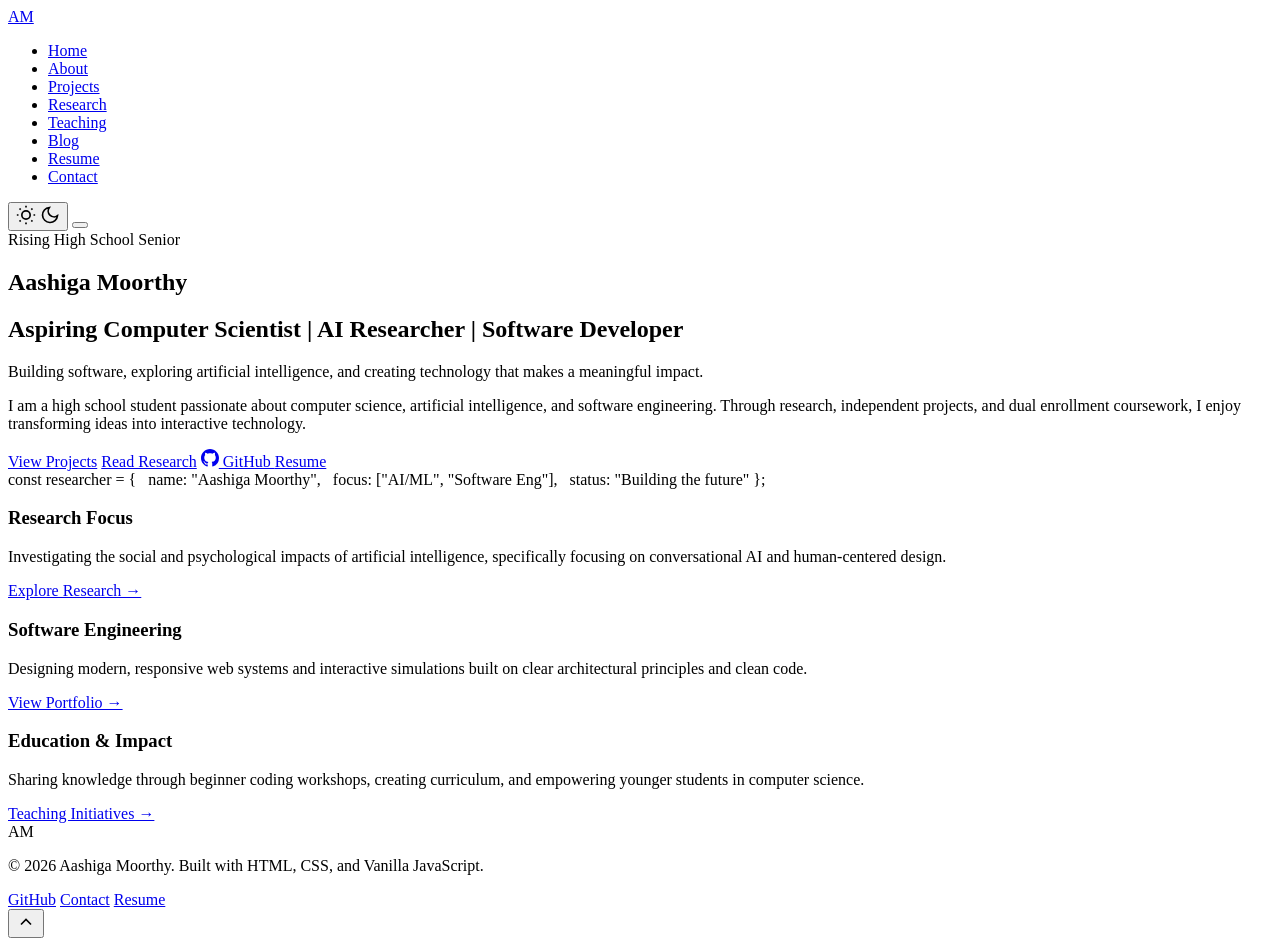
==== index.html @ 90069be0 "Add initial HTML structure for portfolio website This file contains the complete HTML structure for " ====
<!DOCTYPE html>
<html lang="en" data-theme="light">
<head>
    <meta charset="UTF-8">
    <meta name="viewport" content="width=device-width, initial-scale=1.0">
    <title>Aashiga Moorthy | Aspiring Computer Scientist & AI Researcher</title>
    <meta name="description" content="Portfolio of Aashiga Moorthy, a rising high school senior passionate about computer science, AI research, and software development.">
    <meta name="keywords" content="Aashiga Moorthy, Computer Science, AI Research, Software Development, Portfolio, High School Senior">
    <meta name="author" content="Aashiga Moorthy">
    
    <meta property="og:title" content="Aashiga Moorthy | Aspiring Computer Scientist">
    <meta property="og:description" content="Building software, exploring artificial intelligence, and creating technology that makes a meaningful impact.">
    <meta property="og:type" content="website">

    <link rel="preconnect" href="https://fonts.googleapis.com">
    <link rel="preconnect" href="https://fonts.gstatic.com" crossorigin>
    <link href="https://fonts.googleapis.com/css2?family=Inter:wght@300;400;500;600;700&family=JetBrains+Mono:wght@400;500&display=swap" rel="stylesheet">
    
    <link rel="stylesheet" href="css/style.css">
</head>
<body>
    <div id="loader" class="loader-overlay">
        <div class="spinner"></div>
    </div>

    <header class="navbar-header">
        <nav class="navbar" aria-label="Main Navigation">
            <a href="index.html" class="nav-logo" aria-label="Aashiga Moorthy Home">
                <span class="logo-box">AM</span>
            </a>

            <div class="nav-menu" id="navMenu">
                <ul class="nav-list">
                    <li><a href="index.html" class="nav-link active">Home</a></li>
                    <li><a href="about.html" class="nav-link">About</a></li>
                    <li><a href="projects.html" class="nav-link">Projects</a></li>
                    <li><a href="research.html" class="nav-link">Research</a></li>
                    <li><a href="teaching.html" class="nav-link">Teaching</a></li>
                    <li><a href="blog.html" class="nav-link">Blog</a></li>
                    <li><a href="resume.pdf" class="nav-link btn-secondary-nav" target="_blank" rel="noopener">Resume</a></li>
                    <li><a href="contact.html" class="nav-link">Contact</a></li>
                </ul>
            </div>

            <div class="nav-controls">
                <button id="themeToggle" class="theme-toggle" aria-label="Toggle dark and light mode">
                    <svg class="sun-icon" viewBox="0 0 24 24" width="20" height="20" fill="none" stroke="currentColor" stroke-width="2"><circle cx="12" cy="12" r="5"/><path d="M12 1v2M12 21v2M4.22 4.22l1.42 1.42M18.36 18.36l1.42 1.42M1 12h2M21 12h2M4.22 19.78l1.42-1.42M18.36 5.64l1.42-1.42"/></svg>
                    <svg class="moon-icon" viewBox="0 0 24 24" width="20" height="20" fill="none" stroke="currentColor" stroke-width="2"><path d="M21 12.79A9 9 0 1 1 11.21 3 7 7 0 0 0 21 12.79z"/></svg>
                </button>
                <button class="hamburger" id="hamburger" aria-label="Toggle navigation menu">
                    <span class="bar"></span>
                    <span class="bar"></span>
                    <span class="bar"></span>
                </button>
            </div>
        </nav>
    </header>

    <main id="main-content">
        <section class="hero-section">
            <div class="container hero-container">
                <div class="hero-content scroll-reveal">
                    <div class="badge">Rising High School Senior</div>
                    <h1 class="hero-name">Aashiga Moorthy</h1>
                    <h2 class="hero-title">Aspiring Computer Scientist <span class="divider">|</span> AI Researcher <span class="divider">|</span> Software Developer</h2>
                    <p class="hero-headline">Building software, exploring artificial intelligence, and creating technology that makes a meaningful impact.</p>
                    <p class="hero-description">
                        I am a high school student passionate about computer science, artificial intelligence, and software engineering. Through research, independent projects, and dual enrollment coursework, I enjoy transforming ideas into interactive technology.
                    </p>
                    <div class="hero-cta">
                        <a href="projects.html" class="btn btn-primary">View Projects</a>
                        <a href="research.html" class="btn btn-secondary">Read Research</a>
                        <a href="https://github.com/AashigaM" class="btn btn-outline" target="_blank" rel="noopener">
                            <svg viewBox="0 0 24 24" width="18" height="18" fill="currentColor"><path d="M12 0C5.37 0 0 5.37 0 12c0 5.31 3.435 9.795 8.205 11.385.6.105.825-.255.825-.57 0-.285-.015-1.23-.015-2.235-3.015.555-3.795-.735-4.035-1.41-.135-.345-.72-1.41-1.23-1.695-.42-.225-1.02-.78-.015-.795.945-.015 1.62.87 1.845 1.23 1.08 1.815 2.805 1.305 3.495.99.105-.78.42-1.305.765-1.605-2.67-.3-5.46-1.335-5.46-5.925 0-1.305.465-2.385 1.23-3.225-.12-.3-.54-1.53.12-3.18 0 0 1.005-.315 3.3 1.23.96-.27 1.98-.405 3-.405s2.04.135 3 .405c2.295-1.56 3.3-1.23 3.3-1.23.66 1.65.24 2.88.12 3.18.765.84 1.23 1.905 1.23 3.225 0 4.605-2.805 5.625-5.475 5.925.435.375.81 1.095.81 2.22 0 1.605-.015 2.895-.015 3.3 0 .315.225.69.825.57A12.02 12.02 0 0024 12c0-6.63-5.37-12-12-12z"/></svg>
                            GitHub
                        </a>
                        <a href="resume.pdf" class="btn btn-outline" target="_blank" rel="noopener">Resume</a>
                    </div>
                </div>
                <div class="hero-visual scroll-reveal">
                    <div class="geometric-graphic">
                        <div class="geo-circle ring-1"></div>
                        <div class="geo-circle ring-2"></div>
                        <div class="geo-grid"></div>
                        <div class="code-box">
                            <span class="code-line"><span class="token-keyword">const</span> researcher = {</span>
                            <span class="code-line">&nbsp;&nbsp;name: <span class="token-string">"Aashiga Moorthy"</span>,</span>
                            <span class="code-line">&nbsp;&nbsp;focus: [<span class="token-string">"AI/ML"</span>, <span class="token-string">"Software Eng"</span>],</span>
                            <span class="code-line">&nbsp;&nbsp;status: <span class="token-string">"Building the future"</span></span>
                            <span class="code-line">};</span>
                        </div>
                    </div>
                </div>
            </div>
        </section>

        <section class="section bg-alt">
            <div class="container">
                <div class="grid grid-3">
                    <div class="card scroll-reveal">
                        <h3>Research Focus</h3>
                        <p>Investigating the social and psychological impacts of artificial intelligence, specifically focusing on conversational AI and human-centered design.</p>
                        <a href="research.html" class="link-arrow">Explore Research &rarr;</a>
                    </div>
                    <div class="card scroll-reveal">
                        <h3>Software Engineering</h3>
                        <p>Designing modern, responsive web systems and interactive simulations built on clear architectural principles and clean code.</p>
                        <a href="projects.html" class="link-arrow">View Portfolio &rarr;</a>
                    </div>
                    <div class="card scroll-reveal">
                        <h3>Education & Impact</h3>
                        <p>Sharing knowledge through beginner coding workshops, creating curriculum, and empowering younger students in computer science.</p>
                        <a href="teaching.html" class="link-arrow">Teaching Initiatives &rarr;</a>
                    </div>
                </div>
            </div>
        </section>
    </main>

    <footer class="footer">
        <div class="container footer-container">
            <div class="footer-info">
                <span class="footer-logo">AM</span>
                <p>&copy; 2026 Aashiga Moorthy. Built with HTML, CSS, and Vanilla JavaScript.</p>
            </div>
            <div class="footer-links">
                <a href="https://github.com/AashigaM" target="_blank" rel="noopener">GitHub</a>
                <a href="contact.html">Contact</a>
                <a href="resume.pdf" target="_blank" rel="noopener">Resume</a>
            </div>
        </div>
    </footer>

    <button id="backToTop" class="back-to-top" aria-label="Back to top">
        <svg viewBox="0 0 24 24" width="20" height="20" fill="none" stroke="currentColor" stroke-width="2"><path d="M18 15l-6-6-6 6"/></svg>
    </button>

    <script src="js/script.js"></script>
</body>
</html>
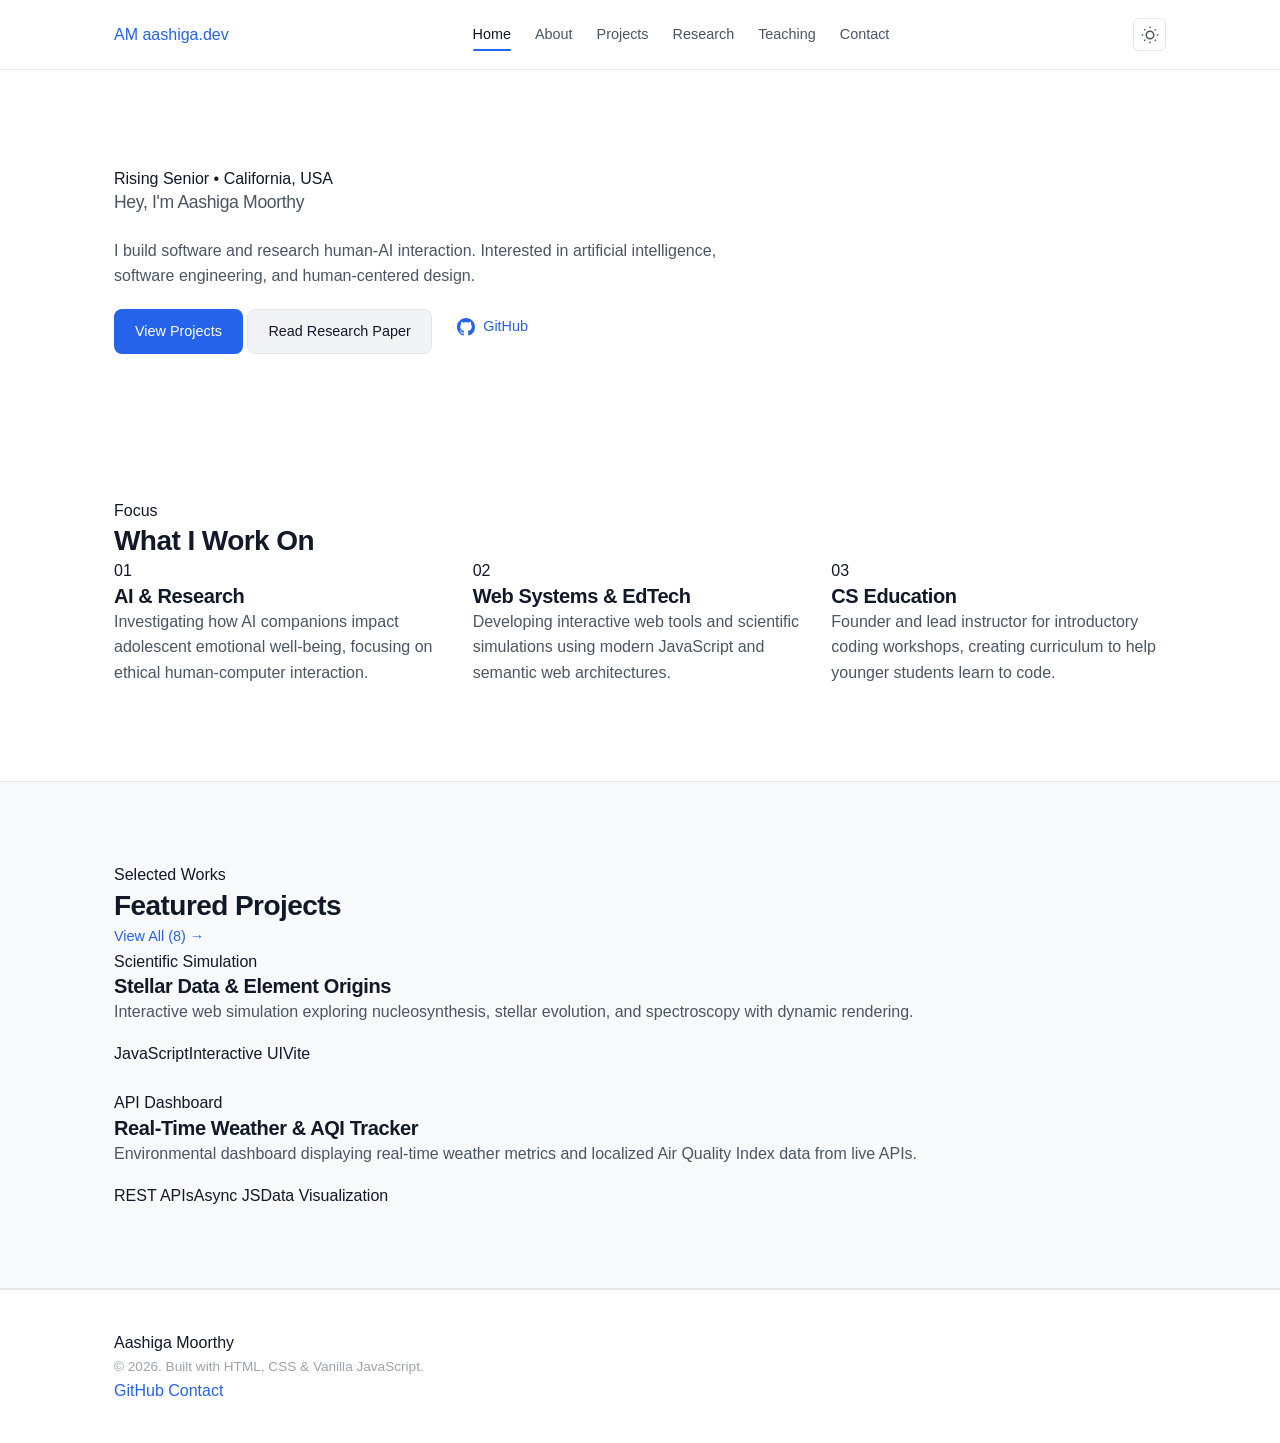
==== commit 303b8464: "Revise index.html for content and structure updates Updated the title and description meta tags for " ====
--- a/index.html
+++ b/index.html
@@ -3,30 +3,19 @@
 <head>
     <meta charset="UTF-8">
     <meta name="viewport" content="width=device-width, initial-scale=1.0">
-    <title>Aashiga Moorthy | Aspiring Computer Scientist & AI Researcher</title>
-    <meta name="description" content="Portfolio of Aashiga Moorthy, a rising high school senior passionate about computer science, AI research, and software development.">
-    <meta name="keywords" content="Aashiga Moorthy, Computer Science, AI Research, Software Development, Portfolio, High School Senior">
-    <meta name="author" content="Aashiga Moorthy">
-    
-    <meta property="og:title" content="Aashiga Moorthy | Aspiring Computer Scientist">
-    <meta property="og:description" content="Building software, exploring artificial intelligence, and creating technology that makes a meaningful impact.">
-    <meta property="og:type" content="website">
-
+    <title>Aashiga Moorthy | Computer Science & AI Research</title>
+    <meta name="description" content="Personal portfolio of Aashiga Moorthy — high school student researcher and software developer passionate about AI, computer science, and social impact.">
     <link rel="preconnect" href="https://fonts.googleapis.com">
     <link rel="preconnect" href="https://fonts.gstatic.com" crossorigin>
-    <link href="https://fonts.googleapis.com/css2?family=Inter:wght@300;400;500;600;700&family=JetBrains+Mono:wght@400;500&display=swap" rel="stylesheet">
-    
+    <link href="https://fonts.googleapis.com/css2?family=Plus+Jakarta+Sans:wght@300;400;500;600;700&family=JetBrains+Mono:wght@400;500&display=swap" rel="stylesheet">
     <link rel="stylesheet" href="css/style.css">
 </head>
 <body>
-    <div id="loader" class="loader-overlay">
-        <div class="spinner"></div>
-    </div>
-
     <header class="navbar-header">
         <nav class="navbar" aria-label="Main Navigation">
-            <a href="index.html" class="nav-logo" aria-label="Aashiga Moorthy Home">
-                <span class="logo-box">AM</span>
+            <a href="index.html" class="nav-brand">
+                <span class="brand-avatar">AM</span>
+                <span class="brand-name">aashiga.dev</span>
             </a>
 
             <div class="nav-menu" id="navMenu">
@@ -36,19 +25,16 @@
                     <li><a href="projects.html" class="nav-link">Projects</a></li>
                     <li><a href="research.html" class="nav-link">Research</a></li>
                     <li><a href="teaching.html" class="nav-link">Teaching</a></li>
-                    <li><a href="blog.html" class="nav-link">Blog</a></li>
-                    <li><a href="resume.pdf" class="nav-link btn-secondary-nav" target="_blank" rel="noopener">Resume</a></li>
                     <li><a href="contact.html" class="nav-link">Contact</a></li>
                 </ul>
             </div>
 
             <div class="nav-controls">
-                <button id="themeToggle" class="theme-toggle" aria-label="Toggle dark and light mode">
-                    <svg class="sun-icon" viewBox="0 0 24 24" width="20" height="20" fill="none" stroke="currentColor" stroke-width="2"><circle cx="12" cy="12" r="5"/><path d="M12 1v2M12 21v2M4.22 4.22l1.42 1.42M18.36 18.36l1.42 1.42M1 12h2M21 12h2M4.22 19.78l1.42-1.42M18.36 5.64l1.42-1.42"/></svg>
-                    <svg class="moon-icon" viewBox="0 0 24 24" width="20" height="20" fill="none" stroke="currentColor" stroke-width="2"><path d="M21 12.79A9 9 0 1 1 11.21 3 7 7 0 0 0 21 12.79z"/></svg>
+                <button id="themeToggle" class="theme-toggle" aria-label="Toggle theme">
+                    <svg class="sun-icon" viewBox="0 0 24 24" width="18" height="18" fill="none" stroke="currentColor" stroke-width="2"><circle cx="12" cy="12" r="5"/><path d="M12 1v2M12 21v2M4.22 4.22l1.42 1.42M18.36 18.36l1.42 1.42M1 12h2M21 12h2M4.22 19.78l1.42-1.42M18.36 5.64l1.42-1.42"/></svg>
+                    <svg class="moon-icon" viewBox="0 0 24 24" width="18" height="18" fill="none" stroke="currentColor" stroke-width="2"><path d="M21 12.79A9 9 0 1 1 11.21 3 7 7 0 0 0 21 12.79z"/></svg>
                 </button>
-                <button class="hamburger" id="hamburger" aria-label="Toggle navigation menu">
-                    <span class="bar"></span>
+                <button class="hamburger" id="hamburger" aria-label="Menu">
                     <span class="bar"></span>
                     <span class="bar"></span>
                 </button>
@@ -58,37 +44,56 @@
 
     <main id="main-content">
         <section class="hero-section">
+            <div class="glow-bg"></div>
             <div class="container hero-container">
-                <div class="hero-content scroll-reveal">
-                    <div class="badge">Rising High School Senior</div>
-                    <h1 class="hero-name">Aashiga Moorthy</h1>
-                    <h2 class="hero-title">Aspiring Computer Scientist <span class="divider">|</span> AI Researcher <span class="divider">|</span> Software Developer</h2>
-                    <p class="hero-headline">Building software, exploring artificial intelligence, and creating technology that makes a meaningful impact.</p>
-                    <p class="hero-description">
-                        I am a high school student passionate about computer science, artificial intelligence, and software engineering. Through research, independent projects, and dual enrollment coursework, I enjoy transforming ideas into interactive technology.
+                <div class="hero-content">
+                    <div class="status-pill">
+                        <span class="status-dot"></span>
+                        <span>Rising Senior &bull; California, USA</span>
+                    </div>
+                    
+                    <h1 class="hero-title">Hey, I'm <span class="highlight-text">Aashiga Moorthy</span></h1>
+                    
+                    <p class="hero-lead">
+                        I build software and research human-AI interaction. Interested in artificial intelligence, software engineering, and human-centered design.
                     </p>
-                    <div class="hero-cta">
+
+                    <div class="hero-actions">
                         <a href="projects.html" class="btn btn-primary">View Projects</a>
-                        <a href="research.html" class="btn btn-secondary">Read Research</a>
-                        <a href="https://github.com/AashigaM" class="btn btn-outline" target="_blank" rel="noopener">
+                        <a href="research.html" class="btn btn-secondary">Read Research Paper</a>
+                        <a href="https://github.com/AashigaM" class="btn btn-ghost" target="_blank" rel="noopener">
                             <svg viewBox="0 0 24 24" width="18" height="18" fill="currentColor"><path d="M12 0C5.37 0 0 5.37 0 12c0 5.31 3.435 9.795 8.205 11.385.6.105.825-.255.825-.57 0-.285-.015-1.23-.015-2.235-3.015.555-3.795-.735-4.035-1.41-.135-.345-.72-1.41-1.23-1.695-.42-.225-1.02-.78-.015-.795.945-.015 1.62.87 1.845 1.23 1.08 1.815 2.805 1.305 3.495.99.105-.78.42-1.305.765-1.605-2.67-.3-5.46-1.335-5.46-5.925 0-1.305.465-2.385 1.23-3.225-.12-.3-.54-1.53.12-3.18 0 0 1.005-.315 3.3 1.23.96-.27 1.98-.405 3-.405s2.04.135 3 .405c2.295-1.56 3.3-1.23 3.3-1.23.66 1.65.24 2.88.12 3.18.765.84 1.23 1.905 1.23 3.225 0 4.605-2.805 5.625-5.475 5.925.435.375.81 1.095.81 2.22 0 1.605-.015 2.895-.015 3.3 0 .315.225.69.825.57A12.02 12.02 0 0024 12c0-6.63-5.37-12-12-12z"/></svg>
                             GitHub
                         </a>
-                        <a href="resume.pdf" class="btn btn-outline" target="_blank" rel="noopener">Resume</a>
                     </div>
                 </div>
-                <div class="hero-visual scroll-reveal">
-                    <div class="geometric-graphic">
-                        <div class="geo-circle ring-1"></div>
-                        <div class="geo-circle ring-2"></div>
-                        <div class="geo-grid"></div>
-                        <div class="code-box">
-                            <span class="code-line"><span class="token-keyword">const</span> researcher = {</span>
-                            <span class="code-line">&nbsp;&nbsp;name: <span class="token-string">"Aashiga Moorthy"</span>,</span>
-                            <span class="code-line">&nbsp;&nbsp;focus: [<span class="token-string">"AI/ML"</span>, <span class="token-string">"Software Eng"</span>],</span>
-                            <span class="code-line">&nbsp;&nbsp;status: <span class="token-string">"Building the future"</span></span>
-                            <span class="code-line">};</span>
-                        </div>
+            </div>
+        </section>
+
+        <section class="section">
+            <div class="container">
+                <div class="section-header">
+                    <span class="section-tag">Focus</span>
+                    <h2>What I Work On</h2>
+                </div>
+
+                <div class="grid grid-3">
+                    <div class="feature-card scroll-reveal">
+                        <div class="card-icon">01</div>
+                        <h3>AI & Research</h3>
+                        <p>Investigating how AI companions impact adolescent emotional well-being, focusing on ethical human-computer interaction.</p>
+                    </div>
+
+                    <div class="feature-card scroll-reveal">
+                        <div class="card-icon">02</div>
+                        <h3>Web Systems & EdTech</h3>
+                        <p>Developing interactive web tools and scientific simulations using modern JavaScript and semantic web architectures.</p>
+                    </div>
+
+                    <div class="feature-card scroll-reveal">
+                        <div class="card-icon">03</div>
+                        <h3>CS Education</h3>
+                        <p>Founder and lead instructor for introductory coding workshops, creating curriculum to help younger students learn to code.</p>
                     </div>
                 </div>
             </div>
@@ -96,45 +101,52 @@
 
         <section class="section bg-alt">
             <div class="container">
-                <div class="grid grid-3">
-                    <div class="card scroll-reveal">
-                        <h3>Research Focus</h3>
-                        <p>Investigating the social and psychological impacts of artificial intelligence, specifically focusing on conversational AI and human-centered design.</p>
-                        <a href="research.html" class="link-arrow">Explore Research &rarr;</a>
+                <div class="section-header flex-header">
+                    <div>
+                        <span class="section-tag">Selected Works</span>
+                        <h2>Featured Projects</h2>
                     </div>
-                    <div class="card scroll-reveal">
-                        <h3>Software Engineering</h3>
-                        <p>Designing modern, responsive web systems and interactive simulations built on clear architectural principles and clean code.</p>
-                        <a href="projects.html" class="link-arrow">View Portfolio &rarr;</a>
-                    </div>
-                    <div class="card scroll-reveal">
-                        <h3>Education & Impact</h3>
-                        <p>Sharing knowledge through beginner coding workshops, creating curriculum, and empowering younger students in computer science.</p>
-                        <a href="teaching.html" class="link-arrow">Teaching Initiatives &rarr;</a>
-                    </div>
+                    <a href="projects.html" class="link-arrow">View All (8) &rarr;</a>
+                </div>
+
+                <div class="grid grid-2">
+                    <article class="project-preview-card scroll-reveal">
+                        <div class="preview-meta">Scientific Simulation</div>
+                        <h3>Stellar Data & Element Origins</h3>
+                        <p>Interactive web simulation exploring nucleosynthesis, stellar evolution, and spectroscopy with dynamic rendering.</p>
+                        <div class="tag-row">
+                            <span>JavaScript</span><span>Interactive UI</span><span>Vite</span>
+                        </div>
+                        <a href="https://polite-tapioca-694da4.netlify.app/" target="_blank" rel="noopener" class="card-link-overlay" aria-label="View Stellar Data project"></a>
+                    </article>
+
+                    <article class="project-preview-card scroll-reveal">
+                        <div class="preview-meta">API Dashboard</div>
+                        <h3>Real-Time Weather & AQI Tracker</h3>
+                        <p>Environmental dashboard displaying real-time weather metrics and localized Air Quality Index data from live APIs.</p>
+                        <div class="tag-row">
+                            <span>REST APIs</span><span>Async JS</span><span>Data Visualization</span>
+                        </div>
+                        <a href="https://comforting-cascaron-6b9a16.netlify.app/" target="_blank" rel="noopener" class="card-link-overlay" aria-label="View AQI Tracker project"></a>
+                    </article>
                 </div>
             </div>
         </section>
     </main>
 
     <footer class="footer">
-        <div class="container footer-container">
-            <div class="footer-info">
-                <span class="footer-logo">AM</span>
-                <p>&copy; 2026 Aashiga Moorthy. Built with HTML, CSS, and Vanilla JavaScript.</p>
+        <div class="container footer-content">
+            <div class="footer-left">
+                <span class="footer-brand">Aashiga Moorthy</span>
+                <p>&copy; 2026. Built with HTML, CSS & Vanilla JavaScript.</p>
             </div>
-            <div class="footer-links">
+            <div class="footer-right">
                 <a href="https://github.com/AashigaM" target="_blank" rel="noopener">GitHub</a>
                 <a href="contact.html">Contact</a>
-                <a href="resume.pdf" target="_blank" rel="noopener">Resume</a>
             </div>
         </div>
     </footer>
 
-    <button id="backToTop" class="back-to-top" aria-label="Back to top">
-        <svg viewBox="0 0 24 24" width="20" height="20" fill="none" stroke="currentColor" stroke-width="2"><path d="M18 15l-6-6-6 6"/></svg>
-    </button>
-
     <script src="js/script.js"></script>
 </body>
 </html>
--- a/css/style.css
+++ b/css/style.css
@@ -0,0 +1,848 @@
+/* ==========================================================================
+   AASHIGA MOORTHY PORTFOLIO STYLESHEET
+   Design System: Inspired by Apple, Vercel, Linear, & GitHub Engineering
+   ========================================================================== */
+
+/* --- CSS Variables & Color Themes --- */
+:root {
+    --bg-primary: #FFFFFF;
+    --bg-secondary: #F8F9FA;
+    --bg-tertiary: #F1F3F5;
+    --text-primary: #111827;
+    --text-secondary: #4B5563;
+    --text-muted: #9CA3AF;
+    --accent: #2563EB;
+    --accent-hover: #1D4ED8;
+    --accent-light: #EFF6FF;
+    --border-color: #E5E7EB;
+    --card-shadow: 0 1px 3px rgba(0, 0, 0, 0.05), 0 1px 2px rgba(0, 0, 0, 0.03);
+    --card-shadow-hover: 0 10px 25px -5px rgba(0, 0, 0, 0.05), 0 8px 10px -6px rgba(0, 0, 0, 0.01);
+    --font-sans: 'Inter', -apple-system, BlinkMacSystemFont, "Segoe UI", Roboto, sans-serif;
+    --font-mono: 'JetBrains Mono', monospace;
+    --transition: all 0.25s cubic-bezier(0.16, 1, 0.3, 1);
+    --max-width: 1100px;
+    --header-height: 70px;
+}
+
+[data-theme="dark"] {
+    --bg-primary: #0D1117;
+    --bg-secondary: #161B22;
+    --bg-tertiary: #21262D;
+    --text-primary: #F0F6FC;
+    --text-secondary: #8B949E;
+    --text-muted: #6E7681;
+    --accent: #3B82F6;
+    --accent-hover: #60A5FA;
+    --accent-light: rgba(59, 130, 246, 0.1);
+    --border-color: #30363D;
+    --card-shadow: 0 1px 3px rgba(0, 0, 0, 0.3);
+    --card-shadow-hover: 0 10px 25px -5px rgba(0, 0, 0, 0.5);
+}
+
+/* --- Global Resets & Base --- */
+*, *::before, *::after {
+    box-sizing: border-box;
+    margin: 0;
+    padding: 0;
+}
+
+html {
+    scroll-behavior: smooth;
+    font-size: 16px;
+}
+
+body {
+    font-family: var(--font-sans);
+    background-color: var(--bg-primary);
+    color: var(--text-primary);
+    line-height: 1.6;
+    -webkit-font-smoothing: antialiased;
+    transition: background-color 0.3s ease, color 0.3s ease;
+    display: flex;
+    flex-direction: column;
+    min-height: 100vh;
+}
+
+main {
+    flex: 1;
+}
+
+a {
+    color: var(--accent);
+    text-decoration: none;
+    transition: var(--transition);
+}
+
+a:hover {
+    color: var(--accent-hover);
+}
+
+ul {
+    list-style: none;
+}
+
+/* --- Typography --- */
+h1, h2, h3, h4, h5, h6 {
+    color: var(--text-primary);
+    font-weight: 600;
+    line-height: 1.25;
+    letter-spacing: -0.02em;
+}
+
+h1 { font-size: 2.5rem; }
+h2 { font-size: 1.75rem; }
+h3 { font-size: 1.25rem; }
+
+p {
+    color: var(--text-secondary);
+    margin-bottom: 1rem;
+}
+
+p.lead {
+    font-size: 1.125rem;
+    color: var(--text-primary);
+}
+
+.section-heading {
+    margin-bottom: 1.5rem;
+    font-size: 1.5rem;
+    border-bottom: 1px solid var(--border-color);
+    padding-bottom: 0.5rem;
+}
+
+/* --- Layout Components --- */
+.container {
+    max-width: var(--max-width);
+    margin: 0 auto;
+    padding: 0 1.5rem;
+}
+
+.section {
+    padding: 5rem 0;
+}
+
+.bg-alt {
+    background-color: var(--bg-secondary);
+    border-top: 1px solid var(--border-color);
+    border-bottom: 1px solid var(--border-color);
+}
+
+.grid {
+    display: grid;
+    gap: 1.5rem;
+}
+
+.grid-3 {
+    grid-template-columns: repeat(auto-fit, minmax(300px, 1fr));
+}
+
+/* --- Navigation Header --- */
+.navbar-header {
+    position: sticky;
+    top: 0;
+    z-index: 1000;
+    background-color: rgba(255, 255, 255, 0.8);
+    backdrop-filter: blur(12px);
+    -webkit-backdrop-filter: blur(12px);
+    border-bottom: 1px solid var(--border-color);
+    height: var(--header-height);
+}
+
+[data-theme="dark"] .navbar-header {
+    background-color: rgba(13, 17, 23, 0.8);
+}
+
+.navbar {
+    max-width: var(--max-width);
+    margin: 0 auto;
+    padding: 0 1.5rem;
+    height: 100%;
+    display: flex;
+    align-items: center;
+    justify-content: space-between;
+}
+
+.logo-box {
+    display: inline-flex;
+    align-items: center;
+    justify-content: center;
+    width: 38px;
+    height: 38px;
+    background-color: var(--text-primary);
+    color: var(--bg-primary);
+    font-weight: 700;
+    font-family: var(--font-mono);
+    border-radius: 8px;
+    font-size: 0.9rem;
+    letter-spacing: 0.5px;
+}
+
+.nav-list {
+    display: flex;
+    align-items: center;
+    gap: 1.5rem;
+}
+
+.nav-link {
+    color: var(--text-secondary);
+    font-size: 0.9rem;
+    font-weight: 500;
+    padding: 0.4rem 0;
+    position: relative;
+}
+
+.nav-link:hover, .nav-link.active {
+    color: var(--text-primary);
+}
+
+.nav-link.active::after {
+    content: '';
+    position: absolute;
+    bottom: -2px;
+    left: 0;
+    width: 100%;
+    height: 2px;
+    background-color: var(--accent);
+    border-radius: 2px;
+}
+
+.btn-secondary-nav {
+    border: 1px solid var(--border-color);
+    padding: 0.3rem 0.8rem !important;
+    border-radius: 6px;
+}
+
+.nav-controls {
+    display: flex;
+    align-items: center;
+    gap: 0.75rem;
+}
+
+/* Theme Toggle Button */
+.theme-toggle {
+    background: none;
+    border: 1px solid var(--border-color);
+    color: var(--text-secondary);
+    padding: 0.4rem;
+    border-radius: 6px;
+    cursor: pointer;
+    display: flex;
+    align-items: center;
+    justify-content: center;
+    transition: var(--transition);
+}
+
+.theme-toggle:hover {
+    color: var(--text-primary);
+    background-color: var(--bg-tertiary);
+}
+
+.moon-icon { display: none; }
+[data-theme="dark"] .sun-icon { display: none; }
+[data-theme="dark"] .moon-icon { display: block; }
+
+/* Hamburger Menu */
+.hamburger {
+    display: none;
+    background: none;
+    border: none;
+    cursor: pointer;
+    flex-direction: column;
+    gap: 4px;
+}
+
+.hamburger .bar {
+    width: 20px;
+    height: 2px;
+    background-color: var(--text-primary);
+    transition: var(--transition);
+}
+
+/* --- Hero Section --- */
+.hero-section {
+    padding: 6rem 0 4rem;
+}
+
+.hero-container {
+    display: grid;
+    grid-template-columns: 1.2fr 0.8fr;
+    gap: 3rem;
+    align-items: center;
+}
+
+.badge {
+    display: inline-block;
+    padding: 0.25rem 0.75rem;
+    background-color: var(--bg-tertiary);
+    color: var(--text-secondary);
+    font-size: 0.8rem;
+    font-weight: 600;
+    border-radius: 20px;
+    margin-bottom: 1rem;
+    border: 1px solid var(--border-color);
+}
+
+.badge-accent {
+    background-color: var(--accent-light);
+    color: var(--accent);
+    border-color: rgba(37, 99, 235, 0.2);
+}
+
+.hero-name {
+    font-size: 3rem;
+    font-weight: 700;
+    margin-bottom: 0.5rem;
+}
+
+.hero-title {
+    font-size: 1.1rem;
+    font-weight: 500;
+    color: var(--text-secondary);
+    margin-bottom: 1.5rem;
+}
+
+.hero-title .divider {
+    color: var(--text-muted);
+    margin: 0 0.3rem;
+}
+
+.hero-headline {
+    font-size: 1.25rem;
+    color: var(--text-primary);
+    font-weight: 500;
+    margin-bottom: 1rem;
+}
+
+.hero-description {
+    font-size: 1rem;
+    margin-bottom: 2rem;
+}
+
+.hero-cta {
+    display: flex;
+    flex-wrap: wrap;
+    gap: 0.75rem;
+}
+
+/* Hero Abstract Graphic */
+.hero-visual {
+    display: flex;
+    justify-content: center;
+    align-items: center;
+}
+
+.geometric-graphic {
+    position: relative;
+    width: 100%;
+    max-width: 320px;
+    height: 320px;
+    display: flex;
+    align-items: center;
+    justify-content: center;
+}
+
+.geo-circle {
+    position: absolute;
+    border-radius: 50%;
+    border: 1px solid var(--border-color);
+}
+
+.ring-1 { width: 280px; height: 280px; animation: spin 20s linear infinite; }
+.ring-2 { width: 200px; height: 200px; border-style: dashed; animation: spin 35s linear infinite reverse; }
+
+.code-box {
+    position: relative;
+    z-index: 2;
+    background-color: var(--bg-secondary);
+    border: 1px solid var(--border-color);
+    padding: 1.25rem;
+    border-radius: 12px;
+    font-family: var(--font-mono);
+    font-size: 0.8rem;
+    box-shadow: var(--card-shadow);
+}
+
+.code-line { display: block; margin-bottom: 0.2rem; }
+.token-keyword { color: #D73A49; }
+[data-theme="dark"] .token-keyword { color: #FF7B72; }
+.token-string { color: #032F62; }
+[data-theme="dark"] .token-string { color: #A5D6FF; }
+
+@keyframes spin {
+    from { transform: rotate(0deg); }
+    to { transform: rotate(360deg); }
+}
+
+/* --- Buttons & Cards --- */
+.btn {
+    display: inline-flex;
+    align-items: center;
+    gap: 0.5rem;
+    padding: 0.6rem 1.25rem;
+    font-size: 0.9rem;
+    font-weight: 500;
+    border-radius: 8px;
+    cursor: pointer;
+    transition: var(--transition);
+    border: 1px solid transparent;
+}
+
+.btn-primary {
+    background-color: var(--accent);
+    color: #FFFFFF;
+}
+
+.btn-primary:hover {
+    background-color: var(--accent-hover);
+    color: #FFFFFF;
+}
+
+.btn-secondary {
+    background-color: var(--bg-tertiary);
+    color: var(--text-primary);
+    border-color: var(--border-color);
+}
+
+.btn-secondary:hover {
+    background-color: var(--border-color);
+}
+
+.btn-outline {
+    background-color: transparent;
+    color: var(--text-primary);
+    border-color: var(--border-color);
+}
+
+.btn-outline:hover {
+    background-color: var(--bg-tertiary);
+}
+
+.btn-sm {
+    padding: 0.4rem 0.8rem;
+    font-size: 0.8rem;
+}
+
+.btn-full {
+    width: 100%;
+    justify-content: center;
+}
+
+.btn.disabled {
+    opacity: 0.6;
+    cursor: not-allowed;
+    pointer-events: none;
+}
+
+.card {
+    background-color: var(--bg-primary);
+    border: 1px solid var(--border-color);
+    border-radius: 12px;
+    padding: 1.5rem;
+    box-shadow: var(--card-shadow);
+    transition: var(--transition);
+}
+
+.card:hover {
+    box-shadow: var(--card-shadow-hover);
+    border-color: var(--accent);
+}
+
+.link-arrow {
+    font-size: 0.9rem;
+    font-weight: 500;
+    display: inline-flex;
+    align-items: center;
+}
+
+/* --- Page Headers --- */
+.page-header {
+    margin-bottom: 3rem;
+}
+
+.page-title {
+    font-size: 2.25rem;
+    margin-bottom: 0.5rem;
+}
+
+.page-subtitle {
+    font-size: 1.1rem;
+    color: var(--text-secondary);
+}
+
+/* --- About Page --- */
+.about-grid {
+    display: grid;
+    grid-template-columns: 1fr 300px;
+    gap: 3rem;
+}
+
+.divider-line {
+    height: 1px;
+    background-color: var(--border-color);
+    margin: 2rem 0;
+}
+
+.custom-list {
+    margin-top: 1rem;
+}
+
+.custom-list li {
+    position: relative;
+    padding-left: 1.25rem;
+    margin-bottom: 0.75rem;
+    color: var(--text-secondary);
+}
+
+.custom-list li::before {
+    content: "•";
+    color: var(--accent);
+    position: absolute;
+    left: 0;
+    font-weight: bold;
+}
+
+.meta-card { margin-bottom: 1.5rem; }
+
+.meta-list dt {
+    font-size: 0.75rem;
+    text-transform: uppercase;
+    color: var(--text-muted);
+    font-weight: 600;
+    margin-top: 0.75rem;
+}
+
+.meta-list dd {
+    font-size: 0.95rem;
+    color: var(--text-primary);
+    font-weight: 500;
+}
+
+.pill-list {
+    display: flex;
+    flex-wrap: wrap;
+    gap: 0.5rem;
+    margin-top: 0.5rem;
+}
+
+.pill {
+    background-color: var(--bg-tertiary);
+    color: var(--text-secondary);
+    padding: 0.25rem 0.6rem;
+    border-radius: 6px;
+    font-size: 0.8rem;
+    border: 1px solid var(--border-color);
+}
+
+/* --- Projects Page --- */
+.projects-list {
+    display: flex;
+    flex-direction: column;
+    gap: 2rem;
+}
+
+.project-card {
+    display: flex;
+    flex-direction: column;
+    gap: 1rem;
+}
+
+.project-header {
+    display: flex;
+    justify-content: space-between;
+    align-items: flex-start;
+    gap: 1rem;
+}
+
+.project-links {
+    display: flex;
+    gap: 0.5rem;
+}
+
+.project-desc {
+    font-size: 1rem;
+    color: var(--text-secondary);
+}
+
+.tag-group {
+    display: flex;
+    flex-wrap: wrap;
+    gap: 0.4rem;
+}
+
+.tag {
+    font-family: var(--font-mono);
+    font-size: 0.75rem;
+    background-color: var(--bg-tertiary);
+    color: var(--text-secondary);
+    padding: 0.2rem 0.5rem;
+    border-radius: 4px;
+}
+
+.case-study-toggle {
+    background: none;
+    border: none;
+    color: var(--accent);
+    font-size: 0.85rem;
+    font-weight: 500;
+    cursor: pointer;
+    align-self: flex-start;
+    padding: 0;
+    margin-top: 0.5rem;
+}
+
+.case-study-content {
+    margin-top: 1rem;
+    padding-top: 1rem;
+    border-top: 1px dashed var(--border-color);
+}
+
+.case-study-content.hidden {
+    display: none;
+}
+
+.case-study-grid {
+    display: grid;
+    grid-template-columns: repeat(auto-fit, minmax(280px, 1fr));
+    gap: 1rem;
+    font-size: 0.875rem;
+    color: var(--text-secondary);
+}
+
+.coming-soon {
+    border-style: dashed;
+    background-color: var(--bg-secondary);
+}
+
+/* --- Research Page --- */
+.research-paper-card {
+    padding: 2.5rem;
+}
+
+.paper-header {
+    border-bottom: 1px solid var(--border-color);
+    padding-bottom: 1.5rem;
+    margin-bottom: 1.5rem;
+}
+
+.author-tag {
+    display: inline-block;
+    margin-top: 0.5rem;
+    font-size: 0.9rem;
+    color: var(--accent);
+    font-weight: 500;
+}
+
+.paper-section {
+    margin-bottom: 1.5rem;
+}
+
+.paper-section h3 {
+    font-size: 1rem;
+    text-transform: uppercase;
+    letter-spacing: 0.05em;
+    color: var(--text-muted);
+    margin-bottom: 0.4rem;
+}
+
+.status-box {
+    background-color: var(--accent-light);
+    border-left: 3px solid var(--accent);
+    padding: 0.75rem 1rem;
+    border-radius: 0 6px 6px 0;
+}
+
+.paper-actions {
+    margin-top: 2rem;
+    padding-top: 1.5rem;
+    border-top: 1px solid var(--border-color);
+}
+
+/* --- Teaching & Blog --- */
+.teaching-overview { margin-bottom: 2rem; }
+.blog-list { display: flex; flex-direction: column; gap: 1.5rem; }
+.blog-meta { font-size: 0.8rem; color: var(--text-muted); margin-bottom: 0.25rem; }
+
+/* --- Contact Page --- */
+.contact-grid {
+    display: grid;
+    grid-template-columns: 1fr 1.2fr;
+    gap: 2rem;
+}
+
+.contact-links {
+    display: flex;
+    flex-direction: column;
+    gap: 1rem;
+    margin-top: 1.5rem;
+}
+
+.contact-form {
+    display: flex;
+    flex-direction: column;
+    gap: 1rem;
+    margin-top: 1rem;
+}
+
+.form-group {
+    display: flex;
+    flex-direction: column;
+    gap: 0.3rem;
+}
+
+.form-group label {
+    font-size: 0.85rem;
+    font-weight: 500;
+}
+
+.form-input {
+    width: 100%;
+    padding: 0.6rem 0.8rem;
+    border-radius: 6px;
+    border: 1px solid var(--border-color);
+    background-color: var(--bg-primary);
+    color: var(--text-primary);
+    font-family: var(--font-sans);
+    font-size: 0.9rem;
+}
+
+.form-input:focus {
+    outline: none;
+    border-color: var(--accent);
+}
+
+/* --- Footer --- */
+.footer {
+    border-top: 1px solid var(--border-color);
+    padding: 2.5rem 0;
+    margin-top: auto;
+    background-color: var(--bg-primary);
+}
+
+.footer-container {
+    display: flex;
+    justify-content: space-between;
+    align-items: center;
+    flex-wrap: wrap;
+    gap: 1rem;
+}
+
+.footer-info {
+    display: flex;
+    align-items: center;
+    gap: 1rem;
+}
+
+.footer-logo {
+    font-family: var(--font-mono);
+    font-weight: bold;
+    font-size: 0.8rem;
+    padding: 0.2rem 0.4rem;
+    background-color: var(--bg-tertiary);
+    border-radius: 4px;
+}
+
+.footer p { margin: 0; font-size: 0.85rem; color: var(--text-muted); }
+
+.footer-links {
+    display: flex;
+    gap: 1.25rem;
+}
+
+.footer-links a {
+    font-size: 0.85rem;
+    color: var(--text-secondary);
+}
+
+/* --- Interactive Elements & Animations --- */
+.scroll-reveal {
+    opacity: 0;
+    transform: translateY(15px);
+    transition: opacity 0.5s ease, transform 0.5s ease;
+}
+
+.scroll-reveal.visible {
+    opacity: 1;
+    transform: translateY(0);
+}
+
+.back-to-top {
+    position: fixed;
+    bottom: 2rem;
+    right: 2rem;
+    background-color: var(--bg-secondary);
+    color: var(--text-primary);
+    border: 1px solid var(--border-color);
+    width: 40px;
+    height: 40px;
+    border-radius: 50%;
+    cursor: pointer;
+    display: flex;
+    align-items: center;
+    justify-content: center;
+    opacity: 0;
+    visibility: hidden;
+    transition: var(--transition);
+    box-shadow: var(--card-shadow);
+    z-index: 900;
+}
+
+.back-to-top.visible {
+    opacity: 1;
+    visibility: visible;
+}
+
+/* Loading Overlay */
+.loader-overlay {
+    position: fixed;
+    top: 0;
+    left: 0;
+    width: 100vw;
+    height: 100vh;
+    background-color: var(--bg-primary);
+    display: flex;
+    align-items: center;
+    justify-content: center;
+    z-index: 9999;
+    transition: opacity 0.3s ease, visibility 0.3s ease;
+}
+
+.loader-overlay.hidden {
+    opacity: 0;
+    visibility: hidden;
+}
+
+.spinner {
+    width: 32px;
+    height: 32px;
+    border: 3px solid var(--border-color);
+    border-top-color: var(--accent);
+    border-radius: 50%;
+    animation: spin 0.8s linear infinite;
+}
+
+/* --- Responsive Media Queries --- */
+@media (max-width: 868px) {
+    .hero-container { grid-template-columns: 1fr; text-align: center; }
+    .hero-cta { justify-content: center; }
+    .hero-visual { display: none; }
+    .about-grid, .contact-grid { grid-template-columns: 1fr; }
+    
+    .hamburger { display: flex; }
+    
+    .nav-menu {
+        position: fixed;
+        top: var(--header-height);
+        left: -100%;
+        width: 100%;
+        height: calc(100vh - var(--header-height));
+        background-color: var(--bg-primary);
+        transition: 0.3s ease;
+        padding: 2rem;
+        border-top: 1px solid var(--border-color);
+    }
+
+    .nav-menu.active { left: 0; }
+    .nav-list { flex-direction: column; align-items: flex-start; gap: 1.5rem; }
+    .nav-link { font-size: 1.1rem; }
+    .project-header { flex-direction: column; }
+}
